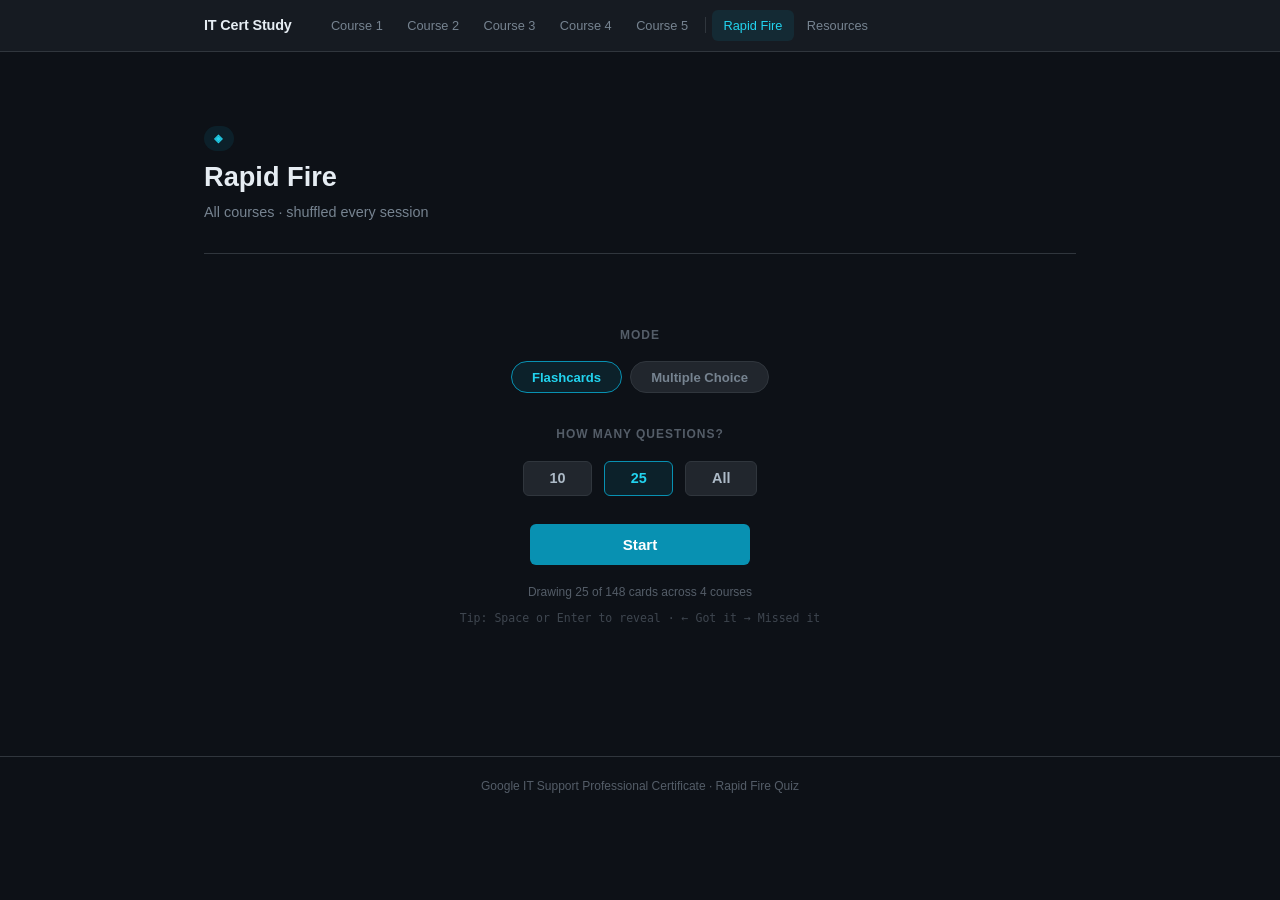
==== quiz.html @ 35197b49 "finished course 4, added multiple choice quiz, updated flash cards, updated readme" ====
<!DOCTYPE html>
<html lang="en">
<head>
  <meta charset="UTF-8">
  <meta name="viewport" content="width=device-width, initial-scale=1.0">
  <title>Rapid Fire Quiz — IT Cert Study</title>
  <link rel="stylesheet" href="style.css">
</head>
<body data-course="00">

<nav class="site-nav">
  <div class="nav-inner">
    <a href="index.html" class="nav-logo">IT Cert Study</a>
    <ul class="nav-links">
      <li><a href="courses/01-technical-support-fundamentals.html">Course 1</a></li>
      <li><a href="courses/02-bits-and-bytes-networking.html">Course 2</a></li>
      <li><a href="courses/03-operating-systems.html">Course 3</a></li>
      <li><a href="courses/04-system-administration.html">Course 4</a></li>
      <li><a href="courses/05-it-security.html">Course 5</a></li>
      <li class="nav-sep" aria-hidden="true"></li>
      <li><a href="quiz.html" class="active">Rapid Fire</a></li>
      <li><a href="resources.html">Resources</a></li>
    </ul>
  </div>
</nav>

<main class="page-wrap">

  <header class="course-header">
    <span class="course-badge">◈</span>
    <h1>Rapid Fire</h1>
    <p class="subtitle">All courses · shuffled every session</p>
  </header>

  <!-- ── Setup screen ─────────────────────────────── -->
  <div class="rf-setup" id="rf-setup">

    <!-- Mode toggle -->
    <p class="rf-setup-label">Mode</p>
    <div class="rf-mode-row">
      <button class="rf-mode-btn active" data-mode="flash" onclick="selectMode(this)">Flashcards</button>
      <button class="rf-mode-btn" data-mode="mc" onclick="selectMode(this)">Multiple Choice</button>
    </div>

    <p class="rf-setup-label">How many questions?</p>
    <div class="rf-count-row">
      <button class="rf-count-btn" data-count="10" onclick="selectCount(this)">10</button>
      <button class="rf-count-btn active" data-count="25" onclick="selectCount(this)">25</button>
      <button class="rf-count-btn" data-count="9999" onclick="selectCount(this)">All</button>
    </div>

    <button class="rf-start-btn" onclick="startQuiz()">Start</button>
    <p class="rf-pool-label" id="rf-pool-label"></p>
    <p class="rf-hint" id="rf-hint">Tip: Space or Enter to reveal · ← Got it  →  Missed it</p>
  </div>

  <!-- ── Flashcard area ───────────────────────────── -->
  <div class="rf-card-wrap" id="rf-card-wrap" style="display:none">
    <div class="rf-card">
      <div class="quiz-header">
        <span class="quiz-label" id="rf-label">C1 · Hardware</span>
        <div class="quiz-progress-track">
          <div class="quiz-progress-fill" id="rf-progress-fill"></div>
        </div>
        <span class="quiz-counter" id="rf-counter">1 / 25</span>
      </div>
      <p class="quiz-question-text" id="rf-question"></p>
      <div class="quiz-answer-area" id="rf-answer"></div>
      <div class="quiz-actions">
        <button class="quiz-reveal-btn" id="rf-reveal-btn" onclick="rfReveal()">Reveal Answer</button>
        <div class="quiz-grade-row" id="rf-grade-row">
          <button class="quiz-got-it-btn" onclick="rfGrade(true)">Got it</button>
          <button class="quiz-missed-btn" onclick="rfGrade(false)">Missed it</button>
        </div>
      </div>
    </div>
    <button class="rf-quit-btn" onclick="rfQuit()">← Back to Setup</button>
  </div>

  <!-- ── Multiple choice area ─────────────────────── -->
  <div class="rf-card-wrap" id="mc-card-wrap" style="display:none">
    <div class="rf-card">
      <div class="quiz-header">
        <span class="quiz-label" id="mc-label">C1 · Multiple Choice</span>
        <div class="quiz-progress-track">
          <div class="quiz-progress-fill" id="mc-progress-fill"></div>
        </div>
        <span class="quiz-counter" id="mc-counter">1 / 10</span>
      </div>
      <p class="quiz-question-text" id="mc-question"></p>
      <div class="mc-options" id="mc-options"></div>
      <div class="mc-explanation" id="mc-explanation"></div>
      <button class="mc-next-btn" id="mc-next-btn" onclick="mcNext()" style="display:none">Next →</button>
    </div>
    <button class="rf-quit-btn" onclick="mcQuit()">← Back to Setup</button>
  </div>

  <!-- ── Score screen (shared) ────────────────────── -->
  <div class="rf-score-wrap" id="rf-score-wrap" style="display:none">
    <div class="rf-card">
      <div class="quiz-score-screen visible">
        <div class="quiz-score-nums">
          <span class="quiz-score-num" id="rf-score-num">0</span>
          <span class="quiz-score-denom" id="rf-score-denom">/ 25</span>
        </div>
        <p class="quiz-score-msg" id="rf-score-msg"></p>
        <p class="quiz-score-label">correct</p>
        <div class="rf-score-btns">
          <button class="quiz-retry-btn" onclick="scoreRetry()">Try Again</button>
          <button class="rf-new-btn" onclick="scoreNew()">New Quiz</button>
        </div>
      </div>
    </div>
  </div>

</main>

<footer class="site-footer">
  Google IT Support Professional Certificate · Rapid Fire Quiz
</footer>

<script src="quiz-bank.js"></script>
<script src="questions.js"></script>
<script>
  (function () {
    var _mode  = 'flash';
    var _count = 25;
    var _flashState = { cards: [], index: 0, score: 0 };
    var _mcState    = { cards: [], index: 0, score: 0 };

    /* ── Mode & count selection ─────────────────────── */
    window.selectMode = function (btn) {
      document.querySelectorAll('.rf-mode-btn').forEach(function (b) { b.classList.remove('active'); });
      btn.classList.add('active');
      _mode = btn.dataset.mode;

      // swap default count and hint text
      if (_mode === 'mc') {
        if (_count === 25) {
          document.querySelectorAll('.rf-count-btn').forEach(function (b) { b.classList.remove('active'); });
          var ten = document.querySelector('[data-count="10"]');
          if (ten) { ten.classList.add('active'); _count = 10; }
        }
        document.getElementById('rf-hint').textContent = 'Tip: click an option to answer · explanation revealed automatically';
      } else {
        document.getElementById('rf-hint').textContent = 'Tip: Space or Enter to reveal · ← Got it  →  Missed it';
      }
      updatePoolLabel();
    };

    window.selectCount = function (btn) {
      document.querySelectorAll('.rf-count-btn').forEach(function (b) { b.classList.remove('active'); });
      btn.classList.add('active');
      _count = parseInt(btn.dataset.count, 10);
      updatePoolLabel();
    };

    function updatePoolLabel() {
      if (_mode === 'flash') {
        var total = (window.RAPID_FIRE_BANK || []).length;
        var pick  = Math.min(_count, total);
        document.getElementById('rf-pool-label').textContent =
          'Drawing ' + (pick === total ? 'all' : pick) + ' of ' + total + ' cards across 4 courses';
      } else {
        var pool  = (QUESTIONS || []).length;
        var pick2 = Math.min(_count, pool);
        document.getElementById('rf-pool-label').textContent =
          'Drawing ' + (pick2 === pool ? 'all' : pick2) + ' of ' + pool + ' questions' +
          (pool === 0 ? ' — add questions to questions.js to enable this mode' : '');
      }
    }

    /* ── Start ──────────────────────────────────────── */
    window.startQuiz = function () {
      if (_mode === 'mc') { startMC(); return; }
      startFlash();
    };

    /* ════════════════════════════════════════════════
       FLASHCARD MODE
    ════════════════════════════════════════════════ */
    function startFlash() {
      var bank = window.RAPID_FIRE_BANK || [];
      if (!bank.length) { alert('Flashcard bank not loaded — check quiz-bank.js.'); return; }
      var shuffled = shuffle(bank).slice(0, Math.min(_count, bank.length));
      _flashState = { cards: shuffled, index: 0, score: 0 };
      show('rf-card-wrap');
      hide('rf-setup'); hide('rf-score-wrap'); hide('mc-card-wrap');
      renderFlashCard();
    }

    function renderFlashCard() {
      var card  = _flashState.cards[_flashState.index];
      var total = _flashState.cards.length;
      var idx   = _flashState.index;

      document.getElementById('rf-label').textContent    = card.label;
      document.getElementById('rf-counter').textContent  = (idx + 1) + ' / ' + total;
      document.getElementById('rf-progress-fill').style.width = Math.round((idx / total) * 100) + '%';
      document.getElementById('rf-question').textContent = card.q;

      var ans = document.getElementById('rf-answer');
      ans.textContent = '';
      ans.classList.remove('visible');
      document.getElementById('rf-reveal-btn').style.display = '';
      document.getElementById('rf-grade-row').classList.remove('visible');
    }

    window.rfReveal = function () {
      var card = _flashState.cards[_flashState.index];
      var ans  = document.getElementById('rf-answer');
      ans.textContent = card.a;
      ans.classList.add('visible');
      document.getElementById('rf-reveal-btn').style.display = 'none';
      document.getElementById('rf-grade-row').classList.add('visible');
    };

    window.rfGrade = function (correct) {
      if (correct) _flashState.score++;
      _flashState.index++;
      if (_flashState.index >= _flashState.cards.length) {
        showScore(_flashState.score, _flashState.cards.length);
        hide('rf-card-wrap');
      } else {
        renderFlashCard();
      }
    };

    window.rfQuit = function () {
      hide('rf-card-wrap');
      returnToSetup();
    };

    /* ════════════════════════════════════════════════
       MULTIPLE CHOICE MODE
    ════════════════════════════════════════════════ */
    function startMC() {
      var pool = QUESTIONS || [];
      if (!pool.length) { alert('No questions yet — add some to questions.js.'); return; }
      var shuffled = shuffle(pool).slice(0, Math.min(_count, pool.length));
      _mcState = { cards: shuffled, index: 0, score: 0 };
      show('mc-card-wrap');
      hide('rf-setup'); hide('rf-score-wrap'); hide('rf-card-wrap');
      renderMCCard();
    }

    function renderMCCard() {
      var card  = _mcState.cards[_mcState.index];
      var total = _mcState.cards.length;
      var idx   = _mcState.index;

      document.getElementById('mc-label').textContent   = 'C' + card.course + ' · Multiple Choice';
      document.getElementById('mc-counter').textContent = (idx + 1) + ' / ' + total;
      document.getElementById('mc-progress-fill').style.width = Math.round((idx / total) * 100) + '%';
      document.getElementById('mc-question').textContent = card.q;

      var optWrap = document.getElementById('mc-options');
      optWrap.innerHTML = '';
      card.options.forEach(function (text, i) {
        var btn = document.createElement('button');
        btn.className = 'mc-option-btn';
        btn.textContent = text;
        btn.onclick = function () { mcSelectOption(i); };
        optWrap.appendChild(btn);
      });

      document.getElementById('mc-explanation').textContent = '';
      document.getElementById('mc-explanation').classList.remove('visible');
      document.getElementById('mc-next-btn').style.display = 'none';
    }

    window.mcSelectOption = function (chosen) {
      var card = _mcState.cards[_mcState.index];
      var btns = document.querySelectorAll('.mc-option-btn');

      // lock all buttons
      btns.forEach(function (b) { b.disabled = true; });

      // colour correct and chosen
      btns[card.answer].classList.add('correct');
      if (chosen !== card.answer) {
        btns[chosen].classList.add('wrong');
      } else {
        _mcState.score++;
      }

      // show explanation
      var expl = document.getElementById('mc-explanation');
      expl.textContent = card.explanation;
      expl.classList.add('visible');

      // show next button (label changes on last card)
      var nextBtn = document.getElementById('mc-next-btn');
      nextBtn.textContent = (_mcState.index + 1 >= _mcState.cards.length) ? 'See Results' : 'Next →';
      nextBtn.style.display = '';
    };

    window.mcNext = function () {
      _mcState.index++;
      if (_mcState.index >= _mcState.cards.length) {
        showScore(_mcState.score, _mcState.cards.length);
        hide('mc-card-wrap');
      } else {
        renderMCCard();
      }
    };

    window.mcQuit = function () {
      hide('mc-card-wrap');
      returnToSetup();
    };

    /* ════════════════════════════════════════════════
       SHARED SCORE SCREEN
    ════════════════════════════════════════════════ */
    function showScore(score, total) {
      var pct = score / total;
      document.getElementById('rf-score-num').textContent   = score;
      document.getElementById('rf-score-denom').textContent = '/ ' + total;
      document.getElementById('rf-score-msg').textContent   =
        pct === 1   ? 'Perfect — flawless run!'      :
        pct >= 0.85 ? 'Excellent work!'                    :
        pct >= 0.7  ? 'Solid — review the misses.'   :
        pct >= 0.5  ? 'Getting there — keep drilling.' :
                      'Keep at it — you\'ve got this.';
      if (_mode === 'flash') {
        document.getElementById('rf-progress-fill').style.width = '100%';
      } else {
        document.getElementById('mc-progress-fill').style.width = '100%';
      }
      show('rf-score-wrap');
    }

    window.scoreRetry = function () {
      hide('rf-score-wrap');
      if (_mode === 'flash') {
        var reshuffled = shuffle(_flashState.cards);
        _flashState = { cards: reshuffled, index: 0, score: 0 };
        show('rf-card-wrap');
        renderFlashCard();
      } else {
        var reshuffled2 = shuffle(_mcState.cards);
        _mcState = { cards: reshuffled2, index: 0, score: 0 };
        show('mc-card-wrap');
        renderMCCard();
      }
    };

    window.scoreNew = function () {
      hide('rf-score-wrap');
      returnToSetup();
    };

    /* ── Utilities ──────────────────────────────────── */
    function returnToSetup() {
      show('rf-setup');
      updatePoolLabel();
    }

    function show(id) { document.getElementById(id).style.display = ''; }
    function hide(id) { document.getElementById(id).style.display = 'none'; }

    function shuffle(arr) {
      var a = arr.slice();
      for (var i = a.length - 1; i > 0; i--) {
        var j = Math.floor(Math.random() * (i + 1));
        var t = a[i]; a[i] = a[j]; a[j] = t;
      }
      return a;
    }

    /* ── Keyboard shortcuts (flashcard mode only) ───── */
    document.addEventListener('keydown', function (e) {
      if (_mode !== 'flash') return;
      var gradeVisible = document.getElementById('rf-grade-row').classList.contains('visible');
      var cardVisible  = document.getElementById('rf-card-wrap').style.display !== 'none';
      if (!cardVisible) return;

      if (!gradeVisible && (e.key === ' ' || e.key === 'Enter')) {
        e.preventDefault();
        rfReveal();
      } else if (gradeVisible) {
        if (e.key === 'ArrowLeft'  || e.key === 'g') rfGrade(true);
        if (e.key === 'ArrowRight' || e.key === 'm') rfGrade(false);
      }
    });

    document.addEventListener('DOMContentLoaded', updatePoolLabel);
  })();
</script>

</body>
</html>
---- style.css ----
/* =====================================================
   GOOGLE IT CERT STUDY GUIDE - SHARED STYLESHEET
   ===================================================== */

:root {
  --bg-0: #0d1117;
  --bg-1: #161b22;
  --bg-2: #21262d;
  --bg-3: #2d333b;
  --border: #30363d;
  --border-muted: #21262d;

  --text-0: #e6edf3;
  --text-1: #adbac7;
  --text-2: #768390;
  --text-3: #545d68;

  --accent: #0891b2;
  --accent-light: #22d3ee;
  --accent-dim: rgba(8, 145, 178, 0.12);

  --success: #3fb950;
  --warning: #d29922;
  --danger:  #f85149;

  --font-body: -apple-system, BlinkMacSystemFont, 'Segoe UI', 'Helvetica Neue', Arial, sans-serif;
  --font-mono: 'Cascadia Code', 'JetBrains Mono', 'Fira Code', 'Consolas', 'Monaco', ui-monospace, monospace;

  --nav-h: 52px;
  --max-w: 920px;
  --r: 6px;
  --r-lg: 10px;
}

/* ── Course accent overrides ──────────────────────── */
[data-course="01"] { --accent: #7c3aed; --accent-light: #a78bfa; --accent-dim: rgba(124,58,237,.12); }
[data-course="02"] { --accent: #0891b2; --accent-light: #22d3ee; --accent-dim: rgba(8,145,178,.12); }
[data-course="03"] { --accent: #059669; --accent-light: #34d399; --accent-dim: rgba(5,150,105,.12); }
[data-course="04"] { --accent: #b45309; --accent-light: #fbbf24; --accent-dim: rgba(180,83,9,.12); }
[data-course="05"] { --accent: #b91c1c; --accent-light: #f87171; --accent-dim: rgba(185,28,28,.12); }

/* =====================================================
   RESET & BASE
   ===================================================== */

*, *::before, *::after { box-sizing: border-box; margin: 0; padding: 0; }

html { font-size: 16px; scroll-behavior: smooth; }

body {
  background: var(--bg-0);
  color: var(--text-0);
  font-family: var(--font-body);
  line-height: 1.65;
  min-height: 100vh;
}

a { color: var(--accent-light); text-decoration: none; }
a:hover { text-decoration: underline; }

/* =====================================================
   NAVIGATION
   ===================================================== */

.site-nav {
  position: sticky;
  top: 0;
  z-index: 100;
  background: var(--bg-1);
  border-bottom: 1px solid var(--border);
  height: var(--nav-h);
}

.nav-inner {
  max-width: var(--max-w);
  margin: 0 auto;
  padding: 0 1.5rem;
  height: 100%;
  display: flex;
  align-items: center;
  gap: 1.75rem;
}

.nav-logo {
  font-weight: 700;
  font-size: 0.9rem;
  color: var(--text-0);
  white-space: nowrap;
  flex-shrink: 0;
  letter-spacing: -.01em;
}
.nav-logo:hover { color: var(--accent-light); text-decoration: none; }

.nav-links {
  list-style: none;
  display: flex;
  gap: 0.125rem;
  overflow-x: auto;
  scrollbar-width: none;
  -ms-overflow-style: none;
}
.nav-links::-webkit-scrollbar { display: none; }

.nav-links a {
  display: block;
  padding: 0.3rem 0.7rem;
  font-size: 0.8rem;
  color: var(--text-2);
  border-radius: var(--r);
  white-space: nowrap;
  transition: background .14s, color .14s;
}
.nav-links a:hover { background: var(--bg-2); color: var(--text-1); text-decoration: none; }
.nav-links a.active { background: var(--accent-dim); color: var(--accent-light); }

/* =====================================================
   PAGE WRAPPER
   ===================================================== */

.page-wrap {
  max-width: var(--max-w);
  margin: 0 auto;
  padding: 2rem 1.5rem 5rem;
}

/* =====================================================
   INDEX - HERO
   ===================================================== */

.hero {
  padding: 3rem 0 2rem;
  border-bottom: 1px solid var(--border);
  margin-bottom: 2.5rem;
}

.hero-eyebrow {
  font-size: 0.75rem;
  font-weight: 600;
  text-transform: uppercase;
  letter-spacing: .07em;
  color: var(--accent-light);
  margin-bottom: 0.5rem;
}

.hero h1 {
  font-size: 1.9rem;
  font-weight: 800;
  line-height: 1.2;
  color: var(--text-0);
  margin-bottom: 0.6rem;
}

.hero p {
  font-size: 0.95rem;
  color: var(--text-2);
  max-width: 520px;
}

/* =====================================================
   INDEX - COURSE CARDS
   ===================================================== */

.course-grid {
  display: grid;
  grid-template-columns: 1fr 1fr;
  gap: 1rem;
}

.course-card {
  background: var(--bg-1);
  border: 1px solid var(--border);
  border-radius: var(--r-lg);
  padding: 1.4rem 1.4rem 1.25rem;
  position: relative;
  overflow: hidden;
  transition: border-color .2s, transform .15s;
}

.course-card::before {
  content: '';
  position: absolute;
  inset: 0 0 auto 0;
  height: 3px;
  background: var(--card-color, #444);
  border-radius: var(--r-lg) var(--r-lg) 0 0;
}

.course-card:hover {
  border-color: var(--card-color, var(--border));
  transform: translateY(-1px);
}

.card-num {
  font-size: 0.7rem;
  font-weight: 700;
  text-transform: uppercase;
  letter-spacing: .07em;
  color: var(--card-color, var(--text-2));
  margin-bottom: 0.35rem;
}

.course-card h2 {
  font-size: 1rem;
  font-weight: 600;
  color: var(--text-0);
  margin-bottom: 0.4rem;
  line-height: 1.3;
}

.course-card .desc {
  font-size: 0.83rem;
  color: var(--text-2);
  margin-bottom: 1rem;
  line-height: 1.5;
}

.card-footer {
  display: flex;
  align-items: center;
  justify-content: space-between;
  gap: 1rem;
}

.card-link {
  position: absolute;
  inset: 0;
  z-index: 1;
  font-size: 0;
  border-radius: var(--r-lg);
}
.card-link:hover { text-decoration: none; }

/* Progress bar */
.progress-wrap { flex: 1; min-width: 0; }

.progress-meta {
  display: flex;
  justify-content: space-between;
  font-size: 0.72rem;
  color: var(--text-3);
  margin-bottom: 0.3rem;
}

.progress-track {
  height: 4px;
  background: var(--bg-3);
  border-radius: 99px;
  overflow: hidden;
}

.progress-fill {
  height: 100%;
  background: var(--card-color, var(--accent));
  border-radius: 99px;
  width: 0%;
  transition: width .5s ease;
}

/* =====================================================
   COURSE PAGE HEADER
   ===================================================== */

.course-header {
  padding: 2.5rem 0 1.75rem;
  border-bottom: 1px solid var(--border);
  margin-bottom: 2rem;
}

.course-badge {
  display: inline-block;
  font-size: 0.7rem;
  font-weight: 700;
  text-transform: uppercase;
  letter-spacing: .07em;
  color: var(--accent-light);
  background: var(--accent-dim);
  padding: 0.2rem 0.65rem;
  border-radius: 99px;
  margin-bottom: 0.65rem;
}

.course-header h1 {
  font-size: 1.7rem;
  font-weight: 800;
  line-height: 1.2;
  color: var(--text-0);
  margin-bottom: 0.45rem;
}

.course-header .subtitle {
  font-size: 0.9rem;
  color: var(--text-2);
}

/* =====================================================
   ACCORDION SECTIONS
   ===================================================== */

.section-list {
  display: flex;
  flex-direction: column;
  gap: 0.625rem;
}

.topic-section {
  background: var(--bg-1);
  border: 1px solid var(--border);
  border-radius: var(--r-lg);
  overflow: hidden;
  transition: border-color .2s;
}

.topic-section.complete {
  border-color: var(--accent);
  border-left-width: 3px;
}

.section-header {
  display: flex;
  align-items: center;
  justify-content: space-between;
  padding: 0.9rem 1.1rem;
  cursor: pointer;
  user-select: none;
  gap: 0.75rem;
  transition: background .14s;
}
.section-header:hover { background: var(--bg-2); }

.section-title-row {
  display: flex;
  align-items: center;
  gap: 0.6rem;
  flex: 1;
}

.chevron {
  font-size: 0.6rem;
  color: var(--text-3);
  transition: transform .2s ease, color .15s;
  flex-shrink: 0;
  line-height: 1;
}

.topic-section.open .chevron {
  transform: rotate(90deg);
  color: var(--accent-light);
}

.section-header h2 {
  font-size: 0.95rem;
  font-weight: 600;
  color: var(--text-0);
  line-height: 1.3;
}

/* Completion checkbox */
.complete-wrap {
  display: flex;
  align-items: center;
  gap: 0.35rem;
  flex-shrink: 0;
  cursor: pointer;
}

.complete-wrap span {
  font-size: 0.75rem;
  color: var(--text-3);
}

.complete-cb {
  -webkit-appearance: none;
  appearance: none;
  width: 17px;
  height: 17px;
  border: 1.5px solid var(--border);
  border-radius: 4px;
  background: transparent;
  cursor: pointer;
  transition: background .14s, border-color .14s;
  position: relative;
  flex-shrink: 0;
}

.complete-cb:checked {
  background: var(--accent);
  border-color: var(--accent);
}

.complete-cb:checked::after {
  content: '✓';
  position: absolute;
  inset: 0;
  display: flex;
  align-items: center;
  justify-content: center;
  color: #fff;
  font-size: 10px;
  font-weight: 800;
  line-height: 1;
  padding-top: 1px;
}

/* Accordion content */
.section-body {
  max-height: 0;
  overflow: hidden;
  transition: max-height 0.35s ease;
}

.section-inner {
  padding: 0 1.4rem 1.4rem;
  border-top: 1px solid var(--border-muted);
}

/* =====================================================
   SECTION CONTENT ELEMENTS
   ===================================================== */

.subsection {
  margin-top: 1.4rem;
}

.subsection-title {
  font-size: 0.72rem;
  font-weight: 700;
  text-transform: uppercase;
  letter-spacing: .07em;
  color: var(--accent-light);
  margin-bottom: 0.65rem;
  padding-bottom: 0.35rem;
  border-bottom: 1px solid var(--border-muted);
}

/* Bullet list */
.concept-list {
  list-style: none;
  display: flex;
  flex-direction: column;
  gap: 0.45rem;
}

.concept-list li {
  font-size: 0.875rem;
  color: var(--text-1);
  padding-left: 1.15rem;
  position: relative;
  line-height: 1.55;
}

.concept-list li::before {
  content: '▸';
  position: absolute;
  left: 0;
  top: 0.12em;
  color: var(--accent-light);
  font-size: 0.65rem;
}

.concept-list li strong { color: var(--text-0); }
.concept-list li code  { font-size: 0.82em; }

/* Note / callout */
.note {
  background: var(--accent-dim);
  border-left: 3px solid var(--accent);
  border-radius: 0 var(--r) var(--r) 0;
  padding: 0.55rem 0.9rem;
  font-size: 0.855rem;
  color: var(--text-1);
  margin-top: 0.75rem;
  line-height: 1.55;
}
.note strong { color: var(--accent-light); }

/* Term/definition grid */
.term-grid { display: flex; flex-direction: column; gap: 0; }

.term-row {
  display: grid;
  grid-template-columns: 190px 1fr;
  gap: 0.75rem;
  padding: 0.42rem 0.5rem;
  border-bottom: 1px solid var(--border-muted);
  font-size: 0.86rem;
}
.term-row:last-child { border-bottom: none; }

.term-key {
  font-family: var(--font-mono);
  font-size: 0.8rem;
  font-weight: 600;
  color: var(--text-0);
}

.term-val { color: var(--text-1); line-height: 1.5; }

/* Layer / reference tables */
.layer-table,
.ref-table {
  width: 100%;
  border-collapse: collapse;
  font-size: 0.845rem;
  margin-top: 0.5rem;
}

.layer-table th,
.ref-table th {
  background: var(--bg-2);
  color: var(--text-2);
  font-weight: 600;
  font-size: 0.72rem;
  text-transform: uppercase;
  letter-spacing: .05em;
  padding: 0.45rem 0.7rem;
  text-align: left;
  border: 1px solid var(--border);
}

.layer-table td,
.ref-table td {
  padding: 0.45rem 0.7rem;
  border: 1px solid var(--border-muted);
  color: var(--text-1);
  vertical-align: top;
  line-height: 1.45;
}

.layer-table tr:hover td,
.ref-table tr:hover td { background: var(--bg-2); }

.layer-num {
  font-family: var(--font-mono);
  color: var(--accent-light);
  font-weight: 700;
  font-size: 0.82rem;
}

.ref-table td:first-child {
  font-family: var(--font-mono);
  font-size: 0.8rem;
  color: var(--accent-light);
  white-space: nowrap;
}

/* Protocol tags */
.tag {
  display: inline-block;
  font-size: 0.68rem;
  padding: 0.1rem 0.42rem;
  border-radius: 99px;
  font-weight: 700;
  font-family: var(--font-mono);
  vertical-align: middle;
  margin-left: 0.2rem;
}
.tag-tcp  { background: rgba(59,130,246,.15); color: #60a5fa; }
.tag-udp  { background: rgba(245,158,11,.15); color: #fbbf24; }
.tag-both { background: rgba(99,102,241,.15); color: #a5b4fc; }
.tag-section { background: rgba(8,145,178,.15); color: #22d3ee; font-family: var(--font-body); font-size: 0.65rem; font-weight: 600; letter-spacing: 0.01em; }

/* Code & commands */
code {
  font-family: var(--font-mono);
  font-size: 0.83em;
  background: var(--bg-3);
  color: var(--accent-light);
  padding: 0.1em 0.35em;
  border-radius: 3px;
}

pre.cmd-block {
  background: var(--bg-2);
  border: 1px solid var(--border);
  border-radius: var(--r);
  padding: 0.875rem 1rem;
  margin-top: 0.5rem;
  overflow-x: auto;
  font-family: var(--font-mono);
  font-size: 0.845rem;
  line-height: 1.75;
  color: var(--text-0);
}

pre.cmd-block .c { color: #6e7681; }  /* comment */
pre.cmd-block .k { color: #79c0ff; }  /* keyword/command */
pre.cmd-block .f { color: #d2a8ff; }  /* flag */
pre.cmd-block .v { color: #56d364; }  /* value */

/* Math / formula blocks */
.math-block {
  background: var(--bg-2);
  border: 1px solid var(--border);
  border-radius: var(--r);
  padding: 0.9rem 1.1rem;
  margin-top: 0.6rem;
  font-family: var(--font-mono);
  font-size: 0.83rem;
  color: var(--text-1);
  line-height: 2;
}

.math-block .label {
  color: var(--text-3);
  display: inline-block;
  min-width: 210px;
}

.math-block .val { color: var(--accent-light); }

/* Example box */
.example-box {
  background: var(--bg-2);
  border: 1px solid var(--border);
  border-left: 3px solid var(--warning);
  border-radius: 0 var(--r) var(--r) 0;
  padding: 0.75rem 1rem;
  margin-top: 0.6rem;
  font-size: 0.875rem;
}

.example-box .ex-title {
  font-size: 0.7rem;
  font-weight: 700;
  text-transform: uppercase;
  letter-spacing: .06em;
  color: var(--warning);
  margin-bottom: 0.4rem;
}

/* =====================================================
   PRACTICE QUESTIONS
   ===================================================== */

.practice-section {
  margin-top: 1.5rem;
  padding-top: 1rem;
  border-top: 1px solid var(--border-muted);
}

.practice-btn {
  background: none;
  border: 1px solid var(--border);
  color: var(--text-2);
  padding: 0.4rem 0.9rem;
  border-radius: var(--r);
  font-size: 0.8rem;
  cursor: pointer;
  font-family: var(--font-body);
  display: inline-flex;
  align-items: center;
  gap: 0.4rem;
  transition: background .14s, color .14s, border-color .14s;
}
.practice-btn:hover,
.practice-btn.open {
  background: var(--accent-dim);
  border-color: var(--accent);
  color: var(--accent-light);
}

.practice-btn .arr { font-size: 0.6rem; transition: transform .2s; }
.practice-btn.open .arr { transform: rotate(90deg); }

.practice-body { display: none; margin-top: 1rem; }
.practice-body.open { display: block; }

.q-list {
  list-style: none;
  display: flex;
  flex-direction: column;
  gap: 0.6rem;
  counter-reset: q;
}

.q-list li {
  font-size: 0.875rem;
  color: var(--text-1);
  padding: 0.65rem 0.9rem 0.65rem 2.2rem;
  background: var(--bg-2);
  border-radius: var(--r);
  border-left: 2px solid var(--border);
  counter-increment: q;
  position: relative;
  line-height: 1.5;
}

.q-list li::before {
  content: counter(q);
  position: absolute;
  left: 0.6rem;
  top: 0.65rem;
  width: 18px;
  height: 18px;
  background: var(--bg-3);
  border-radius: 50%;
  font-size: 0.7rem;
  font-weight: 700;
  color: var(--accent-light);
  text-align: center;
  line-height: 18px;
}

.ans-btn {
  margin-top: 0.9rem;
  background: none;
  border: none;
  font-size: 0.78rem;
  color: var(--text-3);
  cursor: pointer;
  font-family: var(--font-body);
  display: inline-flex;
  align-items: center;
  gap: 0.3rem;
  padding: 0.2rem 0;
  transition: color .14s;
}
.ans-btn:hover { color: var(--text-2); }
.ans-btn .arr { font-size: 0.6rem; transition: transform .2s; }
.ans-btn.open .arr { transform: rotate(90deg); }

.ans-body { display: none; margin-top: 0.65rem; }
.ans-body.open { display: block; }

.a-list {
  list-style: none;
  display: flex;
  flex-direction: column;
  gap: 0.45rem;
  counter-reset: a;
}

.a-list li {
  font-size: 0.845rem;
  color: var(--text-2);
  padding-left: 1.5rem;
  position: relative;
  counter-increment: a;
  line-height: 1.5;
}

.a-list li::before {
  content: counter(a) '.';
  position: absolute;
  left: 0;
  color: var(--success);
  font-weight: 700;
  font-size: 0.78rem;
}

/* =====================================================
   STUB PAGES
   ===================================================== */

.stub-box {
  background: var(--bg-1);
  border: 1px dashed var(--border);
  border-radius: var(--r-lg);
  padding: 2rem;
  text-align: center;
}

.stub-box .stub-icon { font-size: 1.5rem; margin-bottom: 0.5rem; color: var(--text-3); }
.stub-box p { font-size: 0.875rem; color: var(--text-3); }

/* =====================================================
   FOOTER
   ===================================================== */

.site-footer {
  border-top: 1px solid var(--border);
  padding: 1.25rem 1.5rem;
  text-align: center;
  color: var(--text-3);
  font-size: 0.75rem;
}

/* =====================================================
   DAILY QUESTION WIDGET
   ===================================================== */

.dq-widget {
  background: var(--bg-1);
  border: 1px solid var(--border);
  border-radius: var(--r-lg);
  padding: 1.4rem;
  margin-bottom: 2rem;
  position: relative;
  overflow: hidden;
}

.dq-widget::before {
  content: '';
  position: absolute;
  inset: 0 0 auto 0;
  height: 3px;
  background: var(--dq-color, var(--accent));
  border-radius: var(--r-lg) var(--r-lg) 0 0;
}

.dq-meta {
  display: flex;
  align-items: center;
  justify-content: space-between;
  flex-wrap: wrap;
  gap: 0.4rem;
  cursor: pointer;
  user-select: none;
}

.dq-chevron {
  font-size: 0.6rem;
  color: var(--text-3);
  margin-left: auto;
  line-height: 1;
  transition: transform .2s ease, color .15s;
}

.dq-widget.open .dq-chevron {
  transform: rotate(90deg);
  color: var(--dq-color, var(--accent-light));
}

.dq-body {
  max-height: 0;
  overflow: hidden;
  transition: max-height 0.3s ease;
  padding-top: 0;
}

.dq-widget.open .dq-body {
  padding-top: 0.9rem;
}

.dq-badge {
  display: inline-block;
  font-size: 0.68rem;
  font-weight: 700;
  text-transform: uppercase;
  letter-spacing: .07em;
  color: var(--dq-color, var(--accent-light));
  background: color-mix(in srgb, var(--dq-color, var(--accent)) 15%, transparent);
  padding: 0.18rem 0.6rem;
  border-radius: 99px;
}

.dq-label {
  font-size: 0.7rem;
  font-weight: 700;
  text-transform: uppercase;
  letter-spacing: .07em;
  color: var(--text-3);
}

.dq-q {
  font-size: 0.95rem;
  font-weight: 600;
  color: var(--text-0);
  line-height: 1.5;
  margin-bottom: 0.9rem;
}

.dq-options {
  display: flex;
  flex-direction: column;
  gap: 0.4rem;
}

.dq-option {
  background: var(--bg-2);
  border: 1px solid var(--border);
  border-radius: var(--r);
  color: var(--text-1);
  cursor: pointer;
  font-family: var(--font-body);
  font-size: 0.855rem;
  padding: 0.55rem 0.85rem;
  text-align: left;
  transition: background .12s, border-color .12s, color .12s;
  line-height: 1.45;
}

.dq-option:hover:not(:disabled) {
  background: var(--bg-3);
  border-color: var(--dq-color, var(--accent));
  color: var(--text-0);
}

.dq-option:disabled { cursor: default; }

.dq-option.correct {
  background: rgba(63,185,80,.12);
  border-color: var(--success);
  color: var(--success);
}

.dq-option.wrong {
  background: rgba(248,81,73,.1);
  border-color: var(--danger);
  color: var(--danger);
}

.dq-option.revealed {
  background: rgba(63,185,80,.07);
  border-color: var(--success);
  color: var(--success);
}

.dq-explanation {
  display: none;
  margin-top: 0.75rem;
  background: var(--accent-dim);
  border-left: 3px solid var(--dq-color, var(--accent));
  border-radius: 0 var(--r) var(--r) 0;
  padding: 0.55rem 0.9rem;
  font-size: 0.845rem;
  color: var(--text-1);
  line-height: 1.55;
}

.dq-explanation.visible { display: block; }

.dq-done-msg {
  margin-top: 0.65rem;
  font-size: 0.78rem;
  color: var(--text-3);
}

/* =====================================================
   IPv6 COMPRESSION TOOL
   ===================================================== */

.ipv6-group-display {
  font-family: var(--font-mono);
  font-size: 0.95rem;
  background: var(--bg-2);
  border: 1px solid var(--border);
  border-radius: var(--r);
  padding: 0.75rem 1rem;
  margin-top: 0.6rem;
  letter-spacing: 0.03em;
  word-break: break-all;
  line-height: 1.8;
}

.ipv6-group.lz { color: var(--warning); }
.ipv6-group.az { color: var(--accent-light); }
.ipv6-sep { color: var(--text-3); }

.ipv6-legend {
  display: flex;
  gap: 1.1rem;
  margin-top: 0.5rem;
  font-size: 0.78rem;
}

.ipv6-legend-item {
  display: flex;
  align-items: center;
  gap: 0.35rem;
  color: var(--text-2);
}

.ipv6-legend-dot {
  width: 9px;
  height: 9px;
  border-radius: 50%;
  flex-shrink: 0;
}

.ipv6-quiz-bar {
  display: flex;
  align-items: center;
  gap: 0.75rem;
  margin-bottom: 0.85rem;
}

.ipv6-quiz-bar-track {
  flex: 1;
  height: 5px;
  background: var(--bg-3);
  border-radius: 99px;
  overflow: hidden;
}

.ipv6-quiz-bar-fill {
  height: 100%;
  background: var(--accent);
  border-radius: 99px;
  transition: width .4s ease;
}

.ipv6-quiz-bar-label {
  font-size: 0.75rem;
  color: var(--text-3);
  font-family: var(--font-mono);
  white-space: nowrap;
}

.ipv6-input-row {
  display: flex;
  gap: 0.5rem;
  margin-top: 0.75rem;
}

.ipv6-input {
  flex: 1;
  background: var(--bg-2);
  border: 1px solid var(--border);
  border-radius: var(--r);
  padding: 0.5rem 0.75rem;
  color: var(--text-0);
  font-family: var(--font-mono);
  font-size: 0.875rem;
  outline: none;
  transition: border-color .14s;
}
.ipv6-input:focus { border-color: var(--accent); }
.ipv6-input:disabled { opacity: .6; }

.ipv6-submit-btn {
  background: var(--accent);
  border: none;
  border-radius: var(--r);
  color: #fff;
  font-size: 0.8rem;
  font-weight: 600;
  padding: 0.5rem 1rem;
  cursor: pointer;
  font-family: var(--font-body);
  white-space: nowrap;
  transition: opacity .14s;
}
.ipv6-submit-btn:hover { opacity: .85; }
.ipv6-submit-btn:disabled { opacity: .45; cursor: default; }

.ipv6-feedback {
  margin-top: 0.75rem;
  padding: 0.65rem 0.9rem;
  border-radius: var(--r);
  font-size: 0.875rem;
  line-height: 1.6;
  display: none;
}
.ipv6-feedback.correct {
  background: rgba(63,185,80,.1);
  border-left: 3px solid var(--success);
  color: var(--success);
  display: block;
}
.ipv6-feedback.wrong {
  background: rgba(248,81,73,.1);
  border-left: 3px solid var(--danger);
  color: var(--text-1);
  display: block;
}

.ipv6-feedback .correct-ans {
  font-family: var(--font-mono);
  color: var(--accent-light);
  font-weight: 600;
}

.ipv6-feedback .fb-step {
  font-size: 0.82rem;
  font-family: var(--font-mono);
  color: var(--text-2);
  margin-top: 0.35rem;
}
.ipv6-feedback .fb-step strong { color: var(--text-0); font-family: var(--font-body); }

.ipv6-next-btn {
  display: none;
  margin-top: 0.65rem;
  background: var(--bg-2);
  border: 1px solid var(--border);
  border-radius: var(--r);
  color: var(--text-1);
  font-size: 0.8rem;
  font-weight: 600;
  padding: 0.4rem 0.9rem;
  cursor: pointer;
  font-family: var(--font-body);
  transition: background .14s, border-color .14s, color .14s;
}
.ipv6-next-btn:hover { background: var(--bg-3); border-color: var(--accent); color: var(--accent-light); }
.ipv6-next-btn.visible { display: inline-block; }

.ipv6-quiz-area.hidden { display: none; }

.ipv6-score-box {
  display: none;
  background: var(--bg-2);
  border: 1px solid var(--border);
  border-radius: var(--r);
  padding: 1.4rem;
  text-align: center;
}
.ipv6-score-box.visible { display: block; }

.ipv6-score-num {
  font-size: 2.1rem;
  font-weight: 800;
  color: var(--text-0);
  font-family: var(--font-mono);
  line-height: 1;
}

.ipv6-score-label {
  font-size: 0.85rem;
  color: var(--text-2);
  margin-top: 0.4rem;
  margin-bottom: 1rem;
}

.ipv6-restart-btn {
  background: var(--accent);
  border: none;
  border-radius: var(--r);
  color: #fff;
  font-size: 0.85rem;
  font-weight: 600;
  padding: 0.55rem 1.25rem;
  cursor: pointer;
  font-family: var(--font-body);
  transition: opacity .14s;
}
.ipv6-restart-btn:hover { opacity: .85; }

/* =====================================================
   QUIZ ME - FLASHCARD MODAL
   ===================================================== */

.quiz-me-btn {
  background: none;
  border: 1px solid var(--accent);
  color: var(--accent-light);
  padding: 0.4rem 0.9rem;
  border-radius: var(--r);
  font-size: 0.8rem;
  cursor: pointer;
  font-family: var(--font-body);
  display: inline-flex;
  align-items: center;
  gap: 0.4rem;
  transition: background .14s;
  margin-left: 0.5rem;
}
.quiz-me-btn:hover { background: var(--accent-dim); }

.quiz-overlay {
  position: fixed;
  inset: 0;
  background: rgba(0, 0, 0, 0.8);
  z-index: 200;
  display: flex;
  align-items: center;
  justify-content: center;
  padding: 1.5rem;
  opacity: 0;
  pointer-events: none;
  transition: opacity .2s ease;
}
.quiz-overlay.open {
  opacity: 1;
  pointer-events: all;
}

.quiz-modal {
  background: var(--bg-1);
  border: 1px solid var(--border);
  border-radius: var(--r-lg);
  width: 100%;
  max-width: 580px;
  padding: 1.75rem;
  position: relative;
  transform: translateY(14px);
  transition: transform .2s ease;
}
.quiz-overlay.open .quiz-modal { transform: translateY(0); }

.quiz-close-btn {
  position: absolute;
  top: 0.85rem;
  right: 0.9rem;
  background: none;
  border: none;
  color: var(--text-3);
  cursor: pointer;
  font-size: 1rem;
  line-height: 1;
  padding: 0.25rem 0.5rem;
  border-radius: var(--r);
  transition: color .14s, background .14s;
}
.quiz-close-btn:hover { color: var(--text-1); background: var(--bg-3); }

.quiz-header {
  display: flex;
  align-items: center;
  gap: 0.75rem;
  margin-bottom: 1.25rem;
}

.quiz-label {
  font-size: 0.7rem;
  font-weight: 700;
  text-transform: uppercase;
  letter-spacing: .07em;
  color: var(--accent-light);
  white-space: nowrap;
}

.quiz-progress-track {
  flex: 1;
  height: 4px;
  background: var(--bg-3);
  border-radius: 99px;
  overflow: hidden;
}

.quiz-progress-fill {
  height: 100%;
  background: var(--accent);
  border-radius: 99px;
  transition: width .3s ease;
}

.quiz-counter {
  font-size: 0.72rem;
  color: var(--text-3);
  font-family: var(--font-mono);
  white-space: nowrap;
}

.quiz-question-text {
  font-size: 1.05rem;
  font-weight: 600;
  color: var(--text-0);
  line-height: 1.55;
  margin-bottom: 1.25rem;
  min-height: 2.5rem;
}

.quiz-answer-area {
  background: var(--bg-2);
  border: 1px solid var(--border);
  border-left: 3px solid var(--accent);
  border-radius: 0 var(--r) var(--r) 0;
  padding: 0.75rem 1rem;
  font-size: 0.885rem;
  color: var(--text-1);
  line-height: 1.6;
  margin-bottom: 1.1rem;
  display: none;
}
.quiz-answer-area.visible { display: block; }

.quiz-actions { display: flex; gap: 0.6rem; }

.quiz-reveal-btn {
  flex: 1;
  background: var(--accent-dim);
  border: 1px solid var(--accent);
  color: var(--accent-light);
  padding: 0.6rem 1rem;
  border-radius: var(--r);
  font-size: 0.875rem;
  font-weight: 600;
  cursor: pointer;
  font-family: var(--font-body);
  transition: background .14s, color .14s;
}
.quiz-reveal-btn:hover { background: var(--accent); color: #fff; }

.quiz-grade-row {
  display: none;
  gap: 0.6rem;
  width: 100%;
}
.quiz-grade-row.visible { display: flex; }

.quiz-got-it-btn {
  flex: 1;
  background: rgba(63, 185, 80, .12);
  border: 1px solid var(--success);
  color: var(--success);
  padding: 0.6rem 1rem;
  border-radius: var(--r);
  font-size: 0.875rem;
  font-weight: 600;
  cursor: pointer;
  font-family: var(--font-body);
  transition: background .14s;
}
.quiz-got-it-btn:hover { background: rgba(63, 185, 80, .25); }

.quiz-missed-btn {
  flex: 1;
  background: rgba(248, 81, 73, .1);
  border: 1px solid var(--danger);
  color: var(--danger);
  padding: 0.6rem 1rem;
  border-radius: var(--r);
  font-size: 0.875rem;
  font-weight: 600;
  cursor: pointer;
  font-family: var(--font-body);
  transition: background .14s;
}
.quiz-missed-btn:hover { background: rgba(248, 81, 73, .22); }

.quiz-score-screen {
  display: none;
  text-align: center;
  padding: 1.25rem 0 0.5rem;
}
.quiz-score-screen.visible { display: block; }

.quiz-score-nums { line-height: 1; margin-bottom: 0.6rem; }

.quiz-score-num {
  font-size: 3.5rem;
  font-weight: 800;
  font-family: var(--font-mono);
  color: var(--text-0);
}

.quiz-score-denom {
  font-size: 1.6rem;
  color: var(--text-3);
  font-family: var(--font-mono);
}

.quiz-score-msg {
  font-size: 1rem;
  font-weight: 600;
  color: var(--accent-light);
  margin-bottom: 0.25rem;
}

.quiz-score-label {
  font-size: 0.8rem;
  color: var(--text-3);
  margin-bottom: 1.5rem;
}

.quiz-retry-btn {
  background: var(--accent);
  border: none;
  border-radius: var(--r);
  color: #fff;
  font-size: 0.875rem;
  font-weight: 600;
  padding: 0.6rem 1.75rem;
  cursor: pointer;
  font-family: var(--font-body);
  transition: opacity .14s;
}
.quiz-retry-btn:hover { opacity: .85; }

/* =====================================================
   RAPID FIRE QUIZ PAGE
===================================================== */
.rf-setup {
  max-width: 480px;
  margin: 0 auto;
  text-align: center;
  padding: 2.5rem 1.5rem 3rem;
}

.rf-setup-label {
  font-size: 0.75rem;
  font-weight: 700;
  text-transform: uppercase;
  letter-spacing: .08em;
  color: var(--text-3);
  margin-bottom: 1rem;
}

.rf-count-row {
  display: flex;
  gap: 0.75rem;
  justify-content: center;
  margin-bottom: 1.75rem;
}

.rf-count-btn {
  background: var(--bg-2);
  border: 1px solid var(--border);
  color: var(--text-1);
  padding: 0.55rem 1.6rem;
  border-radius: var(--r);
  font-size: 0.9rem;
  font-weight: 600;
  cursor: pointer;
  font-family: var(--font-body);
  transition: border-color .14s, color .14s, background .14s;
}
.rf-count-btn:hover { border-color: var(--accent); color: var(--accent-light); }
.rf-count-btn.active {
  background: var(--accent-dim);
  border-color: var(--accent);
  color: var(--accent-light);
}

.rf-start-btn {
  display: block;
  width: 100%;
  max-width: 220px;
  margin: 0 auto 1.1rem;
  background: var(--accent);
  border: none;
  border-radius: var(--r);
  color: #fff;
  font-size: 0.95rem;
  font-weight: 700;
  padding: 0.75rem 1.5rem;
  cursor: pointer;
  font-family: var(--font-body);
  transition: opacity .14s;
}
.rf-start-btn:hover { opacity: .85; }

.rf-pool-label {
  font-size: 0.75rem;
  color: var(--text-3);
  margin-bottom: 0.4rem;
}

.rf-dashboard-btn {
  display: flex;
  align-items: center;
  justify-content: space-between;
  background: var(--accent-dim);
  border: 1px solid var(--accent);
  border-radius: var(--r-lg);
  padding: 0.9rem 1.25rem;
  color: var(--accent-light);
  font-size: 0.875rem;
  font-weight: 600;
  text-decoration: none;
  margin-bottom: 1.75rem;
  transition: background .14s;
}
.rf-dashboard-btn:hover { background: rgba(var(--accent-rgb, 8,145,178), .22); }
.rf-dashboard-arrow { font-size: 1rem; }

.rf-hint {
  font-size: 0.72rem;
  color: var(--text-3);
  font-family: var(--font-mono);
  opacity: 0.7;
}

.rf-card-wrap,
.rf-score-wrap {
  max-width: 620px;
  margin: 0 auto 2rem;
  padding: 0 1rem;
}

.rf-card {
  background: var(--bg-1);
  border: 1px solid var(--border);
  border-radius: var(--r-lg);
  padding: 1.75rem;
}

.rf-quit-btn {
  display: block;
  margin: 0.9rem auto 0;
  background: none;
  border: none;
  color: var(--text-3);
  font-size: 0.78rem;
  cursor: pointer;
  font-family: var(--font-body);
  transition: color .14s;
}
.rf-quit-btn:hover { color: var(--text-1); }

.rf-score-btns {
  display: flex;
  gap: 0.75rem;
  justify-content: center;
  margin-top: 1.25rem;
}

.rf-new-btn {
  background: var(--bg-3);
  border: 1px solid var(--border);
  border-radius: var(--r);
  color: var(--text-1);
  font-size: 0.875rem;
  font-weight: 600;
  padding: 0.6rem 1.75rem;
  cursor: pointer;
  font-family: var(--font-body);
  transition: opacity .14s;
}
.rf-new-btn:hover { opacity: .8; }

/* ─── Mode toggle (Flashcards / Multiple Choice) ───── */
.rf-mode-row {
  display: flex;
  gap: 0.5rem;
  justify-content: center;
  margin-bottom: 2rem;
}
.rf-mode-btn {
  background: var(--bg-2);
  border: 1px solid var(--border);
  color: var(--text-2);
  padding: 0.45rem 1.25rem;
  border-radius: 99px;
  font-size: 0.82rem;
  font-weight: 600;
  cursor: pointer;
  font-family: var(--font-body);
  transition: border-color .14s, color .14s, background .14s;
}
.rf-mode-btn:hover { border-color: var(--accent); color: var(--accent-light); }
.rf-mode-btn.active {
  background: var(--accent-dim);
  border-color: var(--accent);
  color: var(--accent-light);
}

/* ─── MC option buttons ─────────────────────────────── */
.mc-options {
  display: flex;
  flex-direction: column;
  gap: 0.5rem;
  margin-top: 1.25rem;
}
.mc-option-btn {
  background: var(--bg-2);
  border: 1px solid var(--border);
  border-radius: var(--r);
  color: var(--text-1);
  padding: 0.65rem 1rem;
  text-align: left;
  font-size: 0.875rem;
  font-family: var(--font-body);
  cursor: pointer;
  transition: border-color .14s, background .14s, color .14s;
  line-height: 1.45;
}
.mc-option-btn:hover:not(:disabled) {
  border-color: var(--accent);
  color: var(--accent-light);
  background: var(--accent-dim);
}
.mc-option-btn:disabled { cursor: default; }
.mc-option-btn.correct {
  background: rgba(63,185,80,.15);
  border-color: var(--success);
  color: var(--success);
}
.mc-option-btn.wrong {
  background: rgba(248,81,73,.12);
  border-color: var(--danger);
  color: var(--danger);
}

/* ─── MC explanation + next ─────────────────────────── */
.mc-explanation {
  display: none;
  margin-top: 1rem;
  padding: 0.75rem 1rem;
  background: var(--bg-2);
  border-left: 3px solid var(--accent);
  border-radius: 0 var(--r) var(--r) 0;
  font-size: 0.82rem;
  color: var(--text-1);
  line-height: 1.55;
}
.mc-explanation.visible { display: block; }

.mc-next-btn {
  display: block;
  width: 100%;
  margin-top: 1rem;
  background: var(--accent);
  border: none;
  border-radius: var(--r);
  color: #fff;
  font-size: 0.9rem;
  font-weight: 700;
  padding: 0.65rem 1rem;
  cursor: pointer;
  font-family: var(--font-body);
  transition: opacity .14s;
}
.mc-next-btn:hover { opacity: .85; }

/* =====================================================
   RESPONSIVE
   ===================================================== */

@media (max-width: 700px) {
  .course-grid { grid-template-columns: 1fr; }

  .term-row {
    grid-template-columns: 1fr;
    gap: 0.15rem;
  }
  .term-val { color: var(--text-2); }

  .layer-table, .ref-table { font-size: 0.8rem; }
  .layer-table th, .ref-table th,
  .layer-table td, .ref-table td { padding: 0.35rem 0.5rem; }

  .section-header h2 { font-size: 0.88rem; }
  .complete-wrap span { display: none; }

  .page-wrap { padding: 1.25rem 1rem 4rem; }
  .hero h1 { font-size: 1.45rem; }
  .course-header h1 { font-size: 1.35rem; }

  .math-block .label { min-width: auto; display: block; }

  .resources-grid { grid-template-columns: 1fr; }
}

/* =====================================================
   RESOURCES PAGE
   ===================================================== */

.nav-sep {
  width: 1px;
  height: 16px;
  background: var(--border);
  flex-shrink: 0;
  align-self: center;
  margin: 0 0.25rem;
  list-style: none;
}

.resources-grid {
  display: grid;
  grid-template-columns: 1fr 1fr;
  gap: 1rem;
}

.resource-card {
  background: var(--bg-1);
  border: 1px solid var(--border);
  border-radius: var(--r-lg);
  padding: 1.4rem 1.4rem 1.25rem;
  position: relative;
  overflow: hidden;
  display: flex;
  flex-direction: column;
  transition: border-color .2s, transform .15s;
}

.resource-card::before {
  content: '';
  position: absolute;
  inset: 0 0 auto 0;
  height: 3px;
  background: var(--accent);
  border-radius: var(--r-lg) var(--r-lg) 0 0;
}

.resource-card:hover {
  border-color: var(--accent);
  transform: translateY(-1px);
}

.resource-tag {
  display: inline-block;
  font-size: 0.68rem;
  font-weight: 700;
  text-transform: uppercase;
  letter-spacing: .07em;
  color: var(--accent-light);
  background: var(--accent-dim);
  padding: 0.18rem 0.6rem;
  border-radius: 99px;
  margin-bottom: 0.6rem;
  width: fit-content;
}

.resource-card h2 {
  font-size: 1rem;
  font-weight: 600;
  color: var(--text-0);
  margin-bottom: 0.4rem;
  line-height: 1.3;
}

.resource-card .desc {
  font-size: 0.83rem;
  color: var(--text-2);
  margin-bottom: 1.1rem;
  line-height: 1.5;
  flex: 1;
}

.resource-actions {
  display: flex;
  gap: 0.5rem;
  flex-wrap: wrap;
}

.btn-ghost {
  background: none;
  border: 1px solid var(--border);
  color: var(--text-2);
  padding: 0.38rem 0.85rem;
  border-radius: var(--r);
  font-size: 0.8rem;
  font-family: var(--font-body);
  cursor: pointer;
  text-decoration: none;
  display: inline-flex;
  align-items: center;
  gap: 0.35rem;
  transition: background .14s, color .14s, border-color .14s;
  white-space: nowrap;
}
.btn-ghost:hover {
  background: var(--bg-2);
  color: var(--text-1);
  text-decoration: none;
}

.btn-accent {
  background: var(--accent-dim);
  border: 1px solid var(--accent);
  color: var(--accent-light);
  padding: 0.38rem 0.85rem;
  border-radius: var(--r);
  font-size: 0.8rem;
  font-family: var(--font-body);
  cursor: pointer;
  text-decoration: none;
  display: inline-flex;
  align-items: center;
  gap: 0.35rem;
  transition: background .14s, color .14s;
  white-space: nowrap;
}
.btn-accent:hover {
  background: var(--accent);
  color: #fff;
  text-decoration: none;
}

/* =====================================================
   PRINT — CHART PAGES
   ===================================================== */

/* ── Course tab bar ───────────────────────────────────── */

.course-tabs {
  display: flex;
  gap: .5rem;
  margin-top: 1.25rem;
}

.course-tab {
  display: inline-block;
  padding: .35rem .9rem;
  font-size: .82rem;
  font-weight: 600;
  color: var(--text-2);
  background: var(--bg-2);
  border: 1px solid var(--border);
  border-radius: 20px;
  text-decoration: none;
  transition: color .15s, background .15s, border-color .15s;
}

.course-tab:hover {
  color: var(--text-0);
  text-decoration: none;
}

.course-tab.active {
  color: var(--accent-light);
  background: var(--accent-dim);
  border-color: var(--accent);
}

@media print {
  .print-hide { display: none !important; }
  .site-nav, .site-footer { display: none !important; }
  body { background: #fff !important; color: #000 !important; }
  .page-wrap { padding: 0.5rem 1rem !important; max-width: 100% !important; }
}
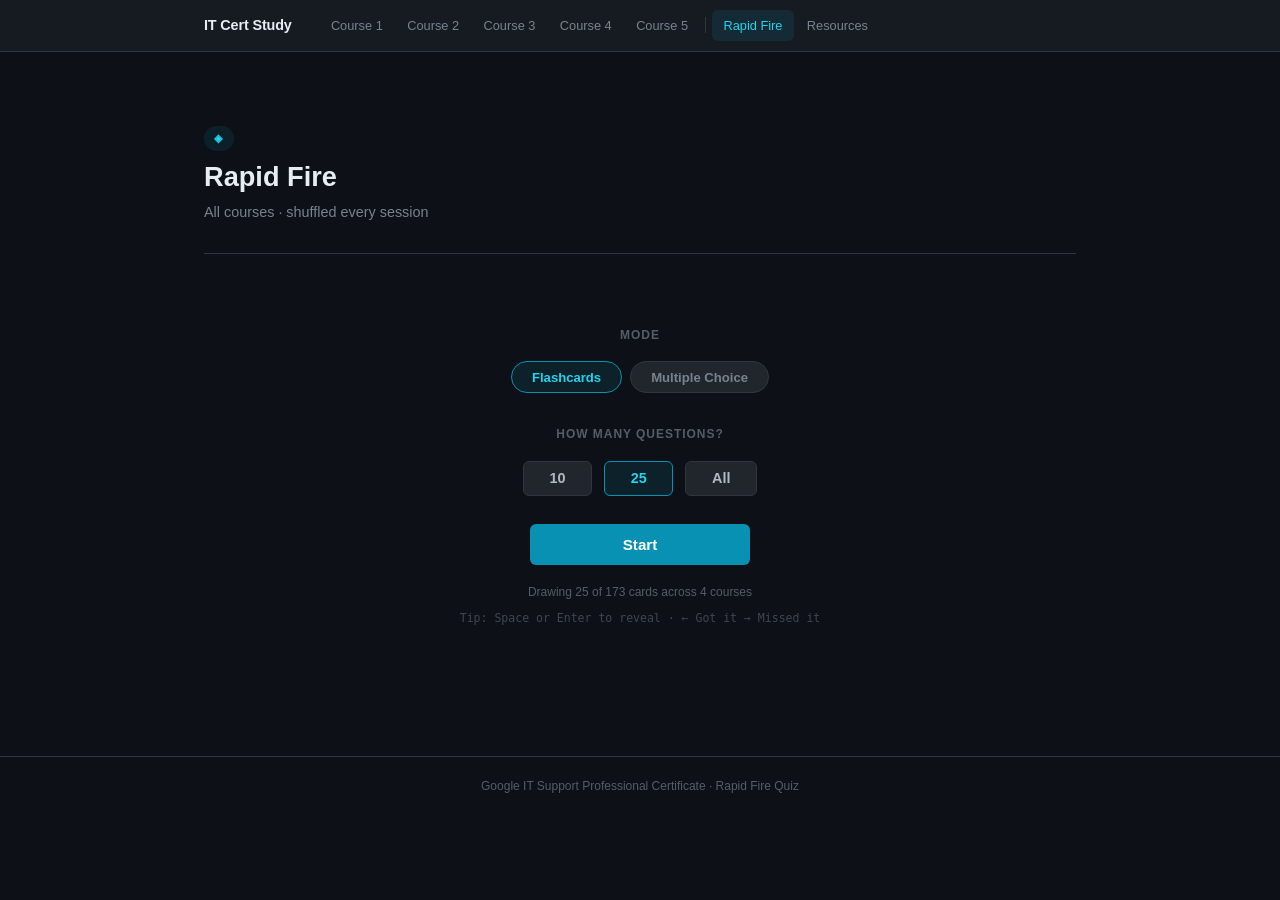
==== commit 35d42797: "added module 3 notes, updated claudemd, mobile menu formatting" ====
--- a/quiz.html
+++ b/quiz.html
@@ -21,8 +21,29 @@
       <li><a href="quiz.html" class="active">Rapid Fire</a></li>
       <li><a href="resources.html">Resources</a></li>
     </ul>
+    <button class="nav-burger" aria-label="Toggle menu" onclick="document.querySelector('.site-nav').classList.toggle('menu-open')">
+      <span class="nav-burger-icon"></span>
+    </button>
+  </div>
+  <div class="nav-mobile-menu">
+    <ul class="nav-mobile-links">
+      <li><a href="courses/01-technical-support-fundamentals.html">Course 1 — Technical Support Fundamentals</a></li>
+      <li><a href="courses/02-bits-and-bytes-networking.html">Course 2 — Bits &amp; Bytes of Networking</a></li>
+      <li><a href="courses/03-operating-systems.html">Course 3 — Operating Systems</a></li>
+      <li><a href="courses/04-system-administration.html">Course 4 — System Administration</a></li>
+      <li><a href="courses/05-it-security.html">Course 5 — IT Security</a></li>
+      <li class="nav-mobile-sep"></li>
+      <li><a href="quiz.html" class="active">Rapid Fire</a></li>
+      <li><a href="resources.html">Resources</a></li>
+    </ul>
   </div>
 </nav>
+<script>
+  document.addEventListener('click', function(e) {
+    var nav = document.querySelector('.site-nav');
+    if (!nav.contains(e.target)) nav.classList.remove('menu-open');
+  });
+</script>
 
 <main class="page-wrap">
 
--- a/style.css
+++ b/style.css
@@ -1596,10 +1596,98 @@
 .mc-next-btn:hover { opacity: .85; }
 
 /* =====================================================
+   MOBILE NAV — BURGER + DROPDOWN
+   ===================================================== */
+
+.nav-burger {
+  display: none;
+  background: none;
+  border: none;
+  cursor: pointer;
+  padding: 0.35rem;
+  margin-left: auto;
+  color: var(--text-1);
+  flex-shrink: 0;
+  align-items: center;
+  justify-content: center;
+}
+
+.nav-burger-icon {
+  display: block;
+  width: 20px;
+  height: 2px;
+  background: currentColor;
+  border-radius: 1px;
+  position: relative;
+  transition: background .2s;
+}
+.nav-burger-icon::before,
+.nav-burger-icon::after {
+  content: '';
+  display: block;
+  width: 20px;
+  height: 2px;
+  background: currentColor;
+  border-radius: 1px;
+  position: absolute;
+  left: 0;
+  transition: transform .2s, top .2s;
+}
+.nav-burger-icon::before { top: -6px; }
+.nav-burger-icon::after  { top: 6px; }
+
+.site-nav.menu-open .nav-burger-icon          { background: transparent; }
+.site-nav.menu-open .nav-burger-icon::before  { transform: rotate(45deg); top: 0; }
+.site-nav.menu-open .nav-burger-icon::after   { transform: rotate(-45deg); top: 0; }
+
+.nav-mobile-menu {
+  display: none;
+  position: absolute;
+  top: var(--nav-h);
+  left: 0;
+  right: 0;
+  background: var(--bg-1);
+  border-bottom: 1px solid var(--border);
+  padding: 0.6rem 1.25rem 0.9rem;
+  box-shadow: 0 8px 24px rgba(0,0,0,.35);
+}
+
+.site-nav.menu-open .nav-mobile-menu { display: block; }
+
+.nav-mobile-links {
+  list-style: none;
+  display: flex;
+  flex-direction: column;
+  gap: 0;
+}
+
+.nav-mobile-links a {
+  display: block;
+  padding: 0.6rem 0.5rem;
+  font-size: 0.9rem;
+  color: var(--text-1);
+  border-radius: var(--r);
+  transition: background .14s, color .14s;
+  border-bottom: 1px solid transparent;
+}
+.nav-mobile-links a:hover     { background: var(--bg-2); color: var(--text-0); text-decoration: none; }
+.nav-mobile-links a.active    { color: var(--accent-light); }
+
+.nav-mobile-sep {
+  height: 1px;
+  background: var(--border-muted);
+  margin: 0.4rem 0.5rem;
+  list-style: none;
+}
+
+/* =====================================================
    RESPONSIVE
    ===================================================== */
 
 @media (max-width: 700px) {
+  .nav-links  { display: none; }
+  .nav-burger { display: flex; }
+
   .course-grid { grid-template-columns: 1fr; }
 
   .term-row {
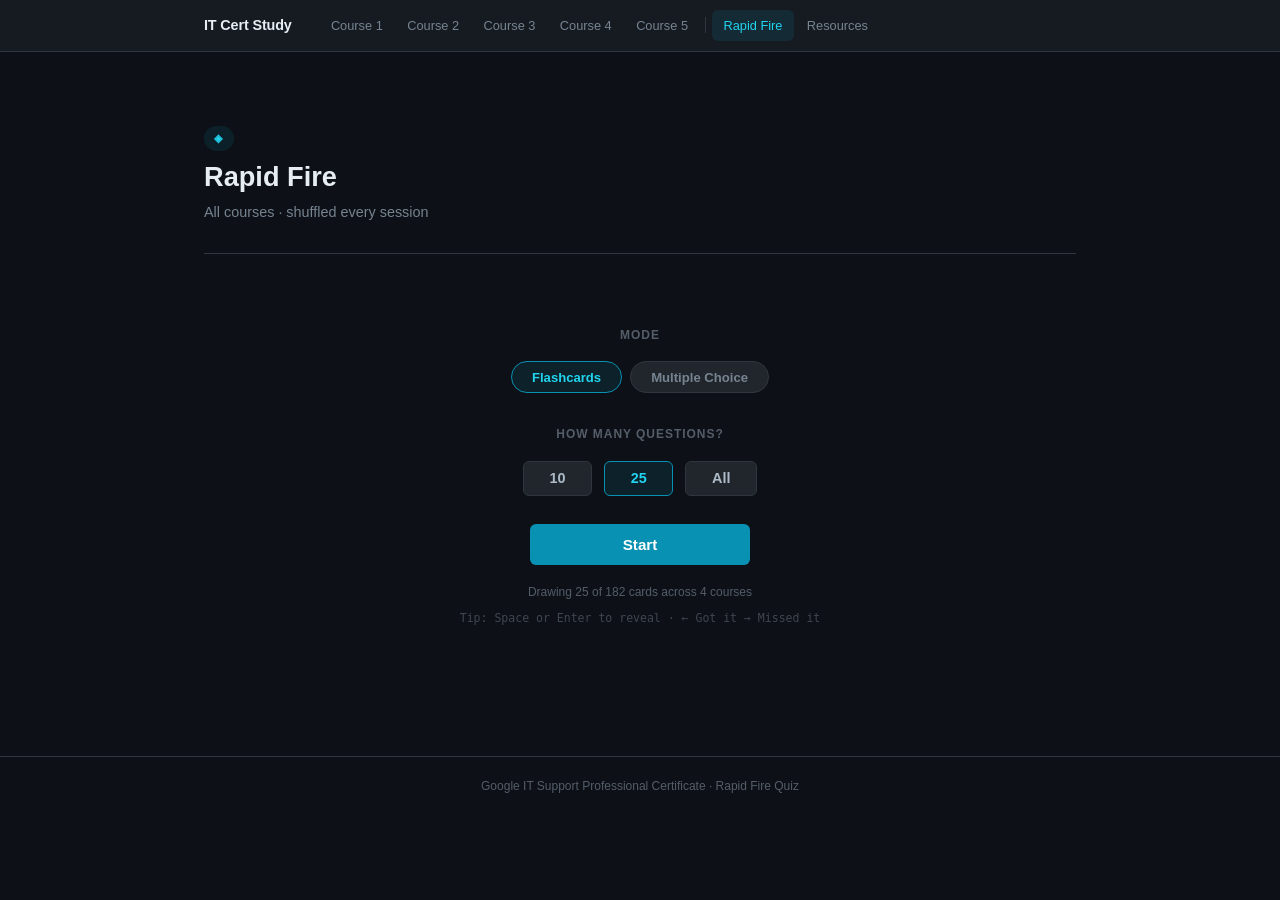
==== commit f817b397: "added pwa support for offline phone studying" ====
--- a/quiz.html
+++ b/quiz.html
@@ -5,6 +5,9 @@
   <meta name="viewport" content="width=device-width, initial-scale=1.0">
   <title>Rapid Fire Quiz — IT Cert Study</title>
   <link rel="stylesheet" href="style.css">
+  <link rel="manifest" href="manifest.json">
+  <meta name="theme-color" content="#0891b2">
+  <link rel="apple-touch-icon" href="icons/icon-192.png">
 </head>
 <body data-course="00">
 
@@ -410,5 +413,13 @@
   })();
 </script>
 
+<script>
+  if ('serviceWorker' in navigator) {
+    window.addEventListener('load', () => {
+      navigator.serviceWorker.register('sw.js');
+    });
+  }
+</script>
+
 </body>
 </html>
